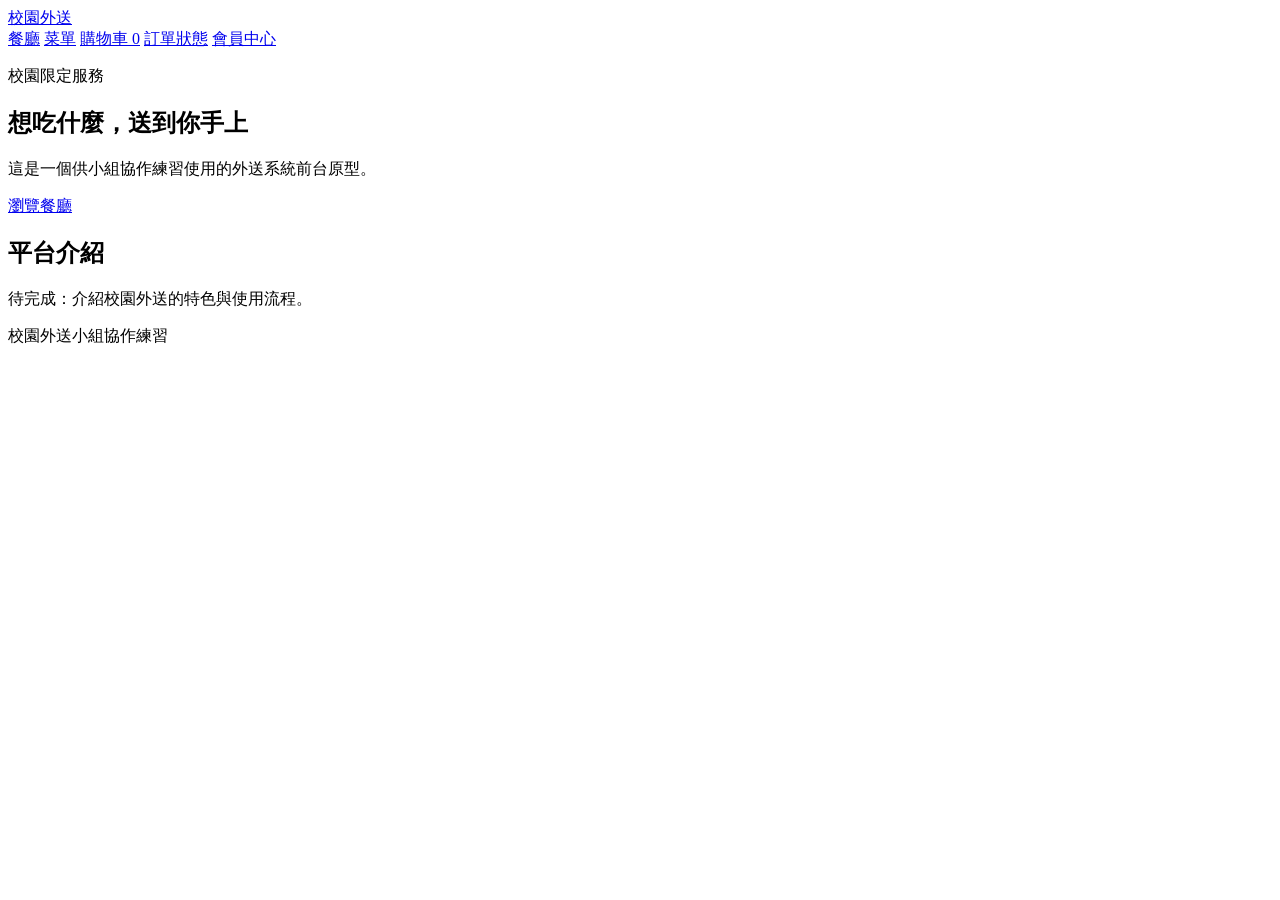
==== index.html @ 8e3ad165 "Add files via upload" ====
<!doctype html>
<html lang="zh-Hant">
  <head>
    <meta charset="UTF-8" />
    <meta name="viewport" content="width=device-width, initial-scale=1.0" />
    <title>校園外送｜首頁</title>
    <link rel="stylesheet" href="css/base.css" />
  </head>
  <body>
    <header class="site-header">
      <a class="brand" href="index.html">校園外送</a>
      <nav aria-label="主要導覽">
        <a href="pages/restaurants.html">餐廳</a>
        <a href="pages/menu.html">菜單</a>
        <a href="pages/cart.html">購物車 <span data-cart-count>0</span></a>
        <a href="pages/order-status.html">訂單狀態</a>
        <a href="pages/profile.html">會員中心</a>
      </nav>
    </header>

    <main class="container">
      <section class="hero" aria-labelledby="page-title">
        <p class="eyebrow">校園限定服務</p>
        <h1 id="page-title">想吃什麼，送到你手上</h1>
        <p>這是一個供小組協作練習使用的外送系統前台原型。</p>
        <a class="button" href="pages/restaurants.html">瀏覽餐廳</a>
      </section>

      <!-- 成員 1：在這裡完成首頁與平台介紹功能。 -->
      <section id="home-feature" class="placeholder" aria-labelledby="home-feature-title">
        <h2 id="home-feature-title">平台介紹</h2>
        <p>待完成：介紹校園外送的特色與使用流程。</p>
      </section>
    </main>

    <footer>校園外送小組協作練習</footer>
    <script src="js/app.js"></script>
  </body>
</html>
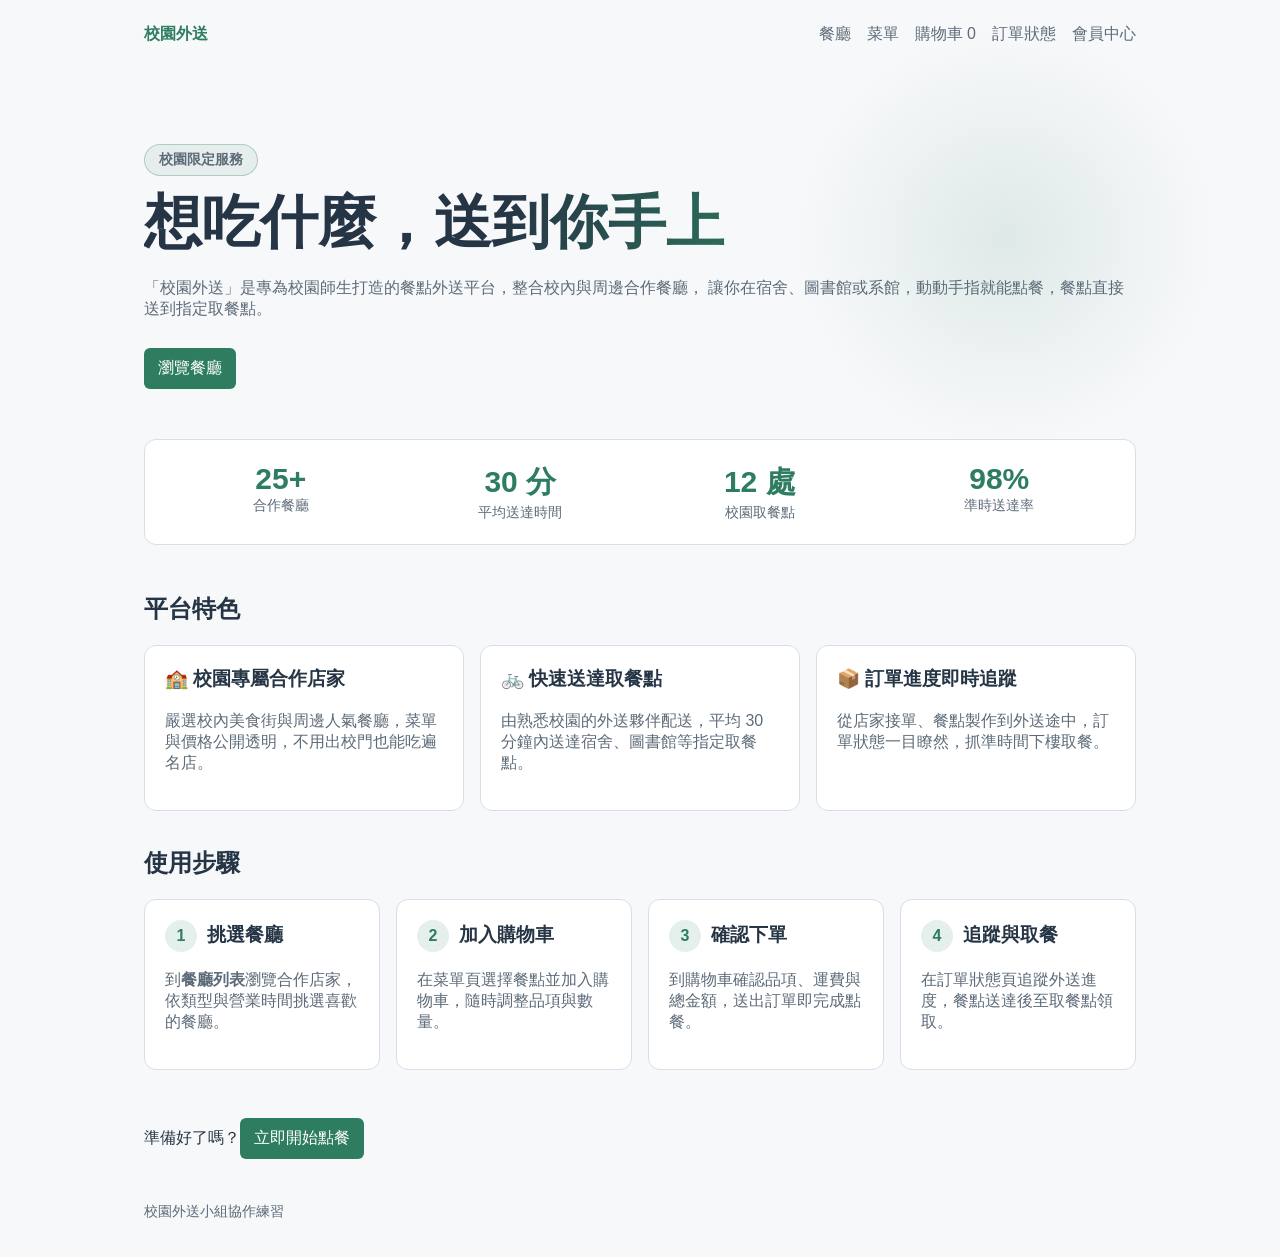
==== commit 86f2216e: "complete home" ====
--- a/index.html
+++ b/index.html
@@ -5,6 +5,7 @@
     <meta name="viewport" content="width=device-width, initial-scale=1.0" />
     <title>校園外送｜首頁</title>
     <link rel="stylesheet" href="css/base.css" />
+    <link rel="stylesheet" href="css/home.css" />
   </head>
   <body>
     <header class="site-header">
@@ -22,18 +23,93 @@
       <section class="hero" aria-labelledby="page-title">
         <p class="eyebrow">校園限定服務</p>
         <h1 id="page-title">想吃什麼，送到你手上</h1>
-        <p>這是一個供小組協作練習使用的外送系統前台原型。</p>
+        <p>
+          「校園外送」是專為校園師生打造的餐點外送平台，整合校內與周邊合作餐廳，
+          讓你在宿舍、圖書館或系館，動動手指就能點餐，餐點直接送到指定取餐點。
+        </p>
         <a class="button" href="pages/restaurants.html">瀏覽餐廳</a>
       </section>
 
-      <!-- 成員 1：在這裡完成首頁與平台介紹功能。 -->
-      <section id="home-feature" class="placeholder" aria-labelledby="home-feature-title">
-        <h2 id="home-feature-title">平台介紹</h2>
-        <p>待完成：介紹校園外送的特色與使用流程。</p>
+      <section class="stats reveal" aria-label="平台服務數據">
+        <div class="stat">
+          <strong data-count-to="25" data-count-suffix="+">0</strong>
+          <span>合作餐廳</span>
+        </div>
+        <div class="stat">
+          <strong data-count-to="30" data-count-suffix=" 分">0</strong>
+          <span>平均送達時間</span>
+        </div>
+        <div class="stat">
+          <strong data-count-to="12" data-count-suffix=" 處">0</strong>
+          <span>校園取餐點</span>
+        </div>
+        <div class="stat">
+          <strong data-count-to="98" data-count-suffix="%">0</strong>
+          <span>準時送達率</span>
+        </div>
+      </section>
+
+      <!-- 成員 1：首頁與平台介紹。 -->
+      <section id="home-feature" class="reveal" aria-labelledby="home-feature-title">
+        <h2 id="home-feature-title">平台特色</h2>
+        <div class="grid">
+          <article class="card">
+            <h3>🏫 校園專屬合作店家</h3>
+            <p class="muted">
+              嚴選校內美食街與周邊人氣餐廳，菜單與價格公開透明，不用出校門也能吃遍名店。
+            </p>
+          </article>
+          <article class="card">
+            <h3>🚲 快速送達取餐點</h3>
+            <p class="muted">
+              由熟悉校園的外送夥伴配送，平均 30 分鐘內送達宿舍、圖書館等指定取餐點。
+            </p>
+          </article>
+          <article class="card">
+            <h3>📦 訂單進度即時追蹤</h3>
+            <p class="muted">
+              從店家接單、餐點製作到外送途中，訂單狀態一目瞭然，抓準時間下樓取餐。
+            </p>
+          </article>
+        </div>
+      </section>
+
+      <section id="how-it-works" class="reveal" aria-labelledby="how-it-works-title">
+        <h2 id="how-it-works-title">使用步驟</h2>
+        <div class="grid">
+          <article class="card">
+            <h3><span class="step-num">1</span>挑選餐廳</h3>
+            <p class="muted">
+              到<a href="pages/restaurants.html"><strong>餐廳列表</strong></a>瀏覽合作店家，依類型與營業時間挑選喜歡的餐廳。
+            </p>
+          </article>
+          <article class="card">
+            <h3><span class="step-num">2</span>加入購物車</h3>
+            <p class="muted">
+              在菜單頁選擇餐點並加入購物車，隨時調整品項與數量。
+            </p>
+          </article>
+          <article class="card">
+            <h3><span class="step-num">3</span>確認下單</h3>
+            <p class="muted">
+              到購物車確認品項、運費與總金額，送出訂單即完成點餐。
+            </p>
+          </article>
+          <article class="card">
+            <h3><span class="step-num">4</span>追蹤與取餐</h3>
+            <p class="muted">
+              在訂單狀態頁追蹤外送進度，餐點送達後至取餐點領取。
+            </p>
+          </article>
+        </div>
+        <p>
+          準備好了嗎？<a class="button" href="pages/restaurants.html">立即開始點餐</a>
+        </p>
       </section>
     </main>
 
     <footer>校園外送小組協作練習</footer>
     <script src="js/app.js"></script>
+    <script src="js/home.js"></script>
   </body>
 </html>
--- a/css/base.css
+++ b/css/base.css
@@ -0,0 +1,149 @@
+:root {
+  color: #263545;
+  background: #f7f8fa;
+  font-family: -apple-system, BlinkMacSystemFont, "Segoe UI", sans-serif;
+}
+
+* {
+  box-sizing: border-box;
+}
+
+body {
+  margin: 0;
+}
+
+a {
+  color: inherit;
+  text-decoration: none;
+}
+
+.site-header,
+.container,
+footer {
+  max-width: 1040px;
+  margin: 0 auto;
+  padding-left: 24px;
+  padding-right: 24px;
+}
+
+.site-header {
+  display: flex;
+  align-items: center;
+  justify-content: space-between;
+  min-height: 68px;
+}
+
+.site-header nav {
+  display: flex;
+  flex-wrap: wrap;
+  gap: 16px;
+  color: #5d6b79;
+}
+
+.brand,
+h1,
+h2,
+h3 {
+  font-weight: 700;
+}
+
+.brand,
+.eyebrow {
+  color: #2e7d61;
+}
+
+.hero {
+  padding: 76px 0 50px;
+}
+
+.hero h1 {
+  max-width: 650px;
+  margin: 8px 0;
+  font-size: clamp(36px, 6vw, 58px);
+}
+
+.hero p,
+.muted,
+footer {
+  color: #5d6b79;
+}
+
+.eyebrow {
+  margin: 0;
+  font-size: 14px;
+  font-weight: 700;
+}
+
+.button,
+button {
+  display: inline-block;
+  margin-top: 12px;
+  padding: 10px 14px;
+  border: 0;
+  border-radius: 6px;
+  background: #2e7d61;
+  color: #fff;
+  cursor: pointer;
+}
+
+.placeholder,
+.panel {
+  margin-bottom: 36px;
+  padding: 24px;
+  border: 1px dashed #aab7c6;
+  border-radius: 12px;
+  background: #fff;
+}
+
+.grid {
+  display: grid;
+  grid-template-columns: repeat(auto-fit, minmax(220px, 1fr));
+  gap: 16px;
+  margin-bottom: 36px;
+}
+
+.card {
+  padding: 20px;
+  border: 1px solid #d7dee8;
+  border-radius: 12px;
+  background: #fff;
+}
+
+.card h3 {
+  margin-top: 0;
+}
+
+.page-heading {
+  margin: 46px 0 24px;
+}
+
+.page-heading h1 {
+  margin-bottom: 8px;
+}
+
+.notice {
+  padding: 16px;
+  border-left: 4px solid #c87542;
+  background: #fff1e7;
+}
+
+.status-message {
+  min-height: 24px;
+  color: #2e7d61;
+  font-weight: 700;
+}
+
+footer {
+  padding-top: 28px;
+  padding-bottom: 36px;
+  font-size: 14px;
+}
+
+@media (max-width: 700px) {
+  .site-header {
+    align-items: flex-start;
+    flex-direction: column;
+    gap: 14px;
+    padding-top: 18px;
+  }
+}
--- a/css/home.css
+++ b/css/home.css
@@ -0,0 +1,227 @@
+/* 首頁專屬樣式：沿用 base.css 的配色（#2e7d61 綠、#263545 深灰、#5d6b79 淺灰） */
+
+/* ---------- Hero 區 ---------- */
+
+.hero {
+  position: relative;
+}
+
+/* 柔和的綠色光暈背景，讓首屏更有層次 */
+.hero::before {
+  content: "";
+  position: absolute;
+  top: -40px;
+  right: -80px;
+  width: 420px;
+  height: 420px;
+  border-radius: 50%;
+  background: radial-gradient(
+    circle,
+    rgba(46, 125, 97, 0.12) 0%,
+    rgba(46, 125, 97, 0) 70%
+  );
+  pointer-events: none;
+}
+
+.hero .eyebrow {
+  display: inline-block;
+  padding: 6px 14px;
+  border: 1px solid rgba(46, 125, 97, 0.3);
+  border-radius: 999px;
+  background: rgba(46, 125, 97, 0.08);
+}
+
+.hero h1 {
+  background: linear-gradient(105deg, #263545 55%, #2e7d61);
+  -webkit-background-clip: text;
+  background-clip: text;
+  -webkit-text-fill-color: transparent;
+  color: transparent;
+}
+
+/* 進場動畫：hero 內元素依序浮現 */
+.hero > * {
+  animation: rise-in 0.7s cubic-bezier(0.22, 1, 0.36, 1) backwards;
+}
+
+.hero > *:nth-child(2) {
+  animation-delay: 0.1s;
+}
+
+.hero > *:nth-child(3) {
+  animation-delay: 0.2s;
+}
+
+.hero > *:nth-child(4) {
+  animation-delay: 0.3s;
+}
+
+@keyframes rise-in {
+  from {
+    opacity: 0;
+    transform: translateY(18px);
+  }
+
+  to {
+    opacity: 1;
+    transform: translateY(0);
+  }
+}
+
+/* ---------- 統計數字列 ---------- */
+
+.stats {
+  display: grid;
+  grid-template-columns: repeat(auto-fit, minmax(140px, 1fr));
+  gap: 16px;
+  margin-bottom: 48px;
+  padding: 22px 24px;
+  border: 1px solid #d7dee8;
+  border-radius: 12px;
+  background: #fff;
+}
+
+.stats .stat {
+  text-align: center;
+}
+
+.stats .stat strong {
+  display: block;
+  color: #2e7d61;
+  font-size: 30px;
+  font-variant-numeric: tabular-nums;
+}
+
+.stats .stat span {
+  color: #5d6b79;
+  font-size: 14px;
+}
+
+/* ---------- 卡片互動 ---------- */
+
+#home-feature .card,
+#how-it-works .card {
+  position: relative;
+  overflow: hidden;
+  transition: transform 0.25s ease, box-shadow 0.25s ease,
+    border-color 0.25s ease;
+}
+
+/* 卡片頂端的綠色滑條，hover 時展開 */
+#home-feature .card::before,
+#how-it-works .card::before {
+  content: "";
+  position: absolute;
+  top: 0;
+  left: 0;
+  width: 100%;
+  height: 3px;
+  background: #2e7d61;
+  transform: scaleX(0);
+  transform-origin: left;
+  transition: transform 0.3s ease;
+}
+
+#home-feature .card:hover,
+#how-it-works .card:hover {
+  transform: translateY(-5px);
+  border-color: rgba(46, 125, 97, 0.45);
+  box-shadow: 0 14px 28px rgba(38, 53, 69, 0.1);
+}
+
+#home-feature .card:hover::before,
+#how-it-works .card:hover::before {
+  transform: scaleX(1);
+}
+
+/* ---------- 使用步驟的編號徽章 ---------- */
+
+.step-num {
+  display: inline-flex;
+  align-items: center;
+  justify-content: center;
+  width: 32px;
+  height: 32px;
+  margin-right: 10px;
+  border-radius: 50%;
+  background: rgba(46, 125, 97, 0.12);
+  color: #2e7d61;
+  font-size: 16px;
+  transition: background 0.25s ease, color 0.25s ease;
+}
+
+#how-it-works .card:hover .step-num {
+  background: #2e7d61;
+  color: #fff;
+}
+
+/* ---------- 按鈕互動 ---------- */
+
+.hero .button,
+#how-it-works .button {
+  transition: transform 0.2s ease, box-shadow 0.2s ease, background 0.2s ease;
+}
+
+.hero .button:hover,
+#how-it-works .button:hover {
+  transform: translateY(-2px);
+  background: #256b52;
+  box-shadow: 0 8px 18px rgba(46, 125, 97, 0.3);
+}
+
+.hero .button:active,
+#how-it-works .button:active {
+  transform: translateY(0);
+  box-shadow: none;
+}
+
+/* ---------- 捲動浮現（配合 js/home.js） ---------- */
+
+/* 只有在 JS 成功執行（html 加上 .has-js）時才隱藏初始狀態，避免 JS 失效時內容看不見 */
+.has-js .reveal {
+  opacity: 0;
+  transform: translateY(24px);
+  transition: opacity 0.6s ease, transform 0.6s cubic-bezier(0.22, 1, 0.36, 1);
+}
+
+.reveal.is-visible {
+  opacity: 1;
+  transform: translateY(0);
+}
+
+/* 同一區塊內的卡片依序出現 */
+.reveal.is-visible .card:nth-child(2) {
+  transition-delay: 0.1s;
+}
+
+.reveal.is-visible .card:nth-child(3) {
+  transition-delay: 0.2s;
+}
+
+.reveal.is-visible .card:nth-child(4) {
+  transition-delay: 0.3s;
+}
+
+.has-js .reveal .card {
+  opacity: 0;
+  transform: translateY(16px);
+  transition: opacity 0.5s ease, transform 0.5s ease;
+}
+
+.reveal.is-visible .card {
+  opacity: 1;
+  transform: translateY(0);
+}
+
+/* ---------- 減少動態偏好 ---------- */
+
+@media (prefers-reduced-motion: reduce) {
+  .hero > *,
+  .has-js .reveal,
+  .has-js .reveal .card {
+    animation: none;
+    opacity: 1;
+    transform: none;
+    transition: none;
+  }
+}
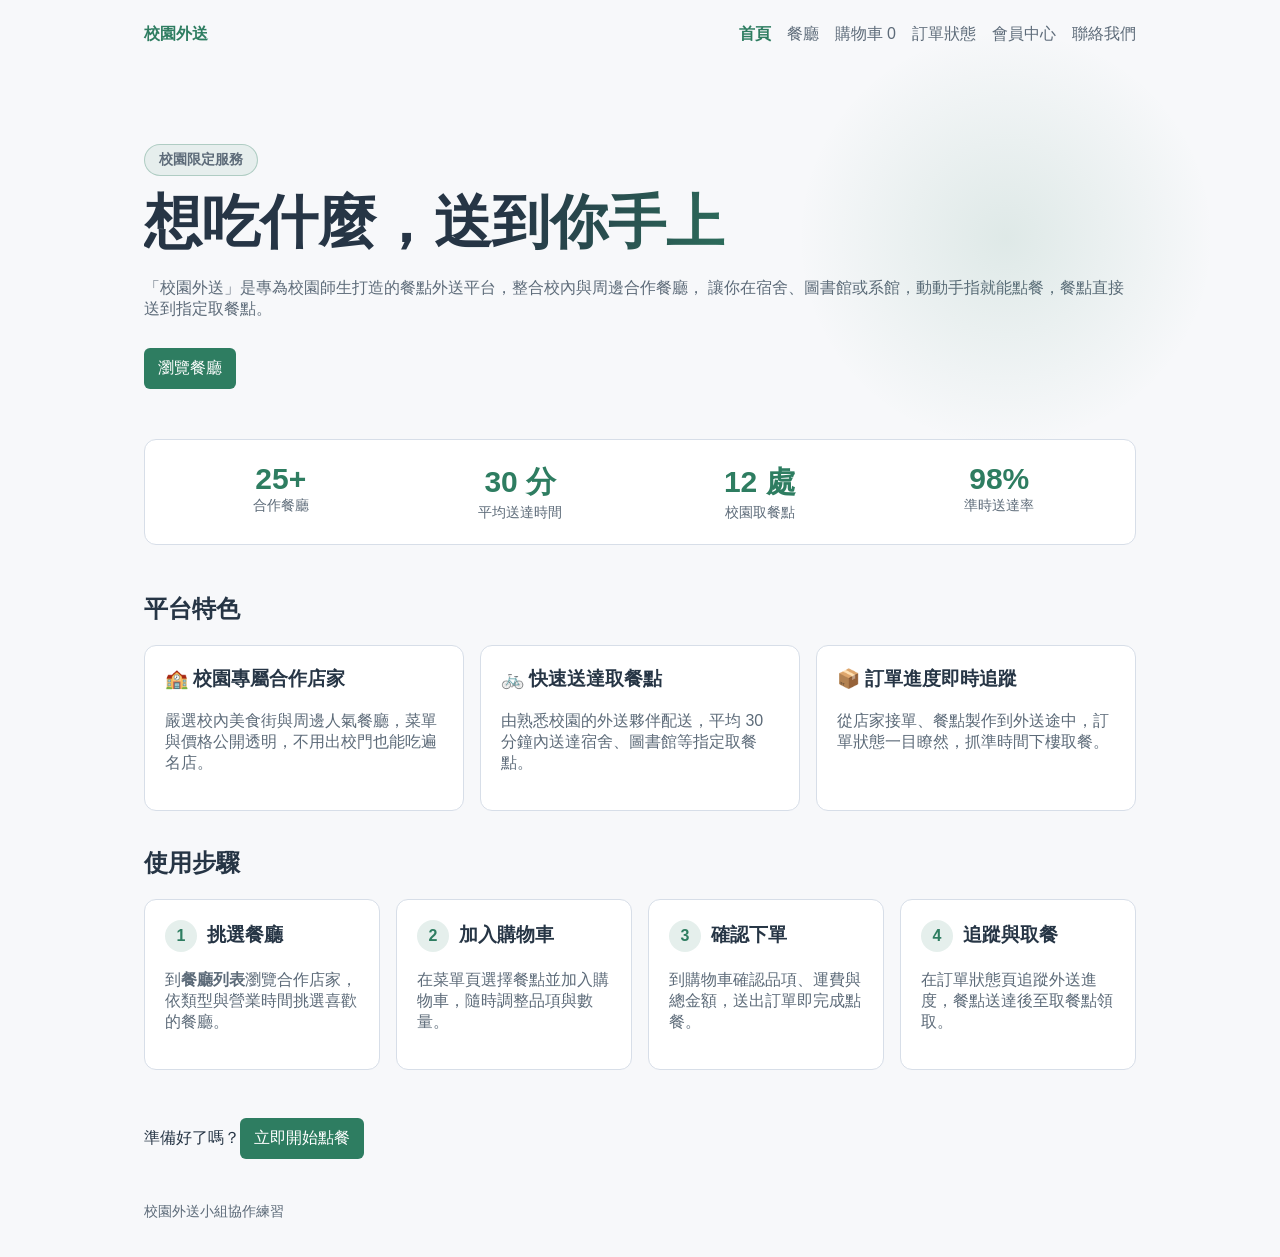
==== commit e0131869: "統一全站導覽列並重建菜單頁面 - 所有頁面導覽統一為：首頁、餐廳、購物車、訂單狀態、會員中心、聯絡我們（移除菜單，菜單改由餐廳頁進入） - 目前所在頁面以綠色粗體標示（aria-current） - " ====
--- a/index.html
+++ b/index.html
@@ -11,11 +11,12 @@
     <header class="site-header">
       <a class="brand" href="index.html">校園外送</a>
       <nav aria-label="主要導覽">
+        <a href="index.html" aria-current="page">首頁</a>
         <a href="pages/restaurants.html">餐廳</a>
-        <a href="pages/menu.html">菜單</a>
         <a href="pages/cart.html">購物車 <span data-cart-count>0</span></a>
         <a href="pages/order-status.html">訂單狀態</a>
         <a href="pages/profile.html">會員中心</a>
+        <a href="pages/contact.html">聯絡我們</a>
       </nav>
     </header>
 
--- a/css/base.css
+++ b/css/base.css
@@ -38,6 +38,11 @@
   flex-wrap: wrap;
   gap: 16px;
   color: #5d6b79;
+}
+
+.site-header nav a[aria-current="page"] {
+  color: #2e7d61;
+  font-weight: 700;
 }
 
 .brand,
@@ -147,3 +152,177 @@
     padding-top: 18px;
   }
 }
+
+/* 訂單進度樣式 */
+.order-progress {
+  margin-top: 18px;
+}
+.progress-track {
+  position: relative;
+  height: 8px;
+  background: #e6eef0;
+  border-radius: 6px;
+  overflow: hidden;
+  margin-bottom: 18px;
+}
+.progress-fill {
+  position: absolute;
+  left: 0;
+  top: 0;
+  bottom: 0;
+  width: 0%;
+  background: linear-gradient(90deg, #2e7d61, #53a68a);
+  transition: width 600ms ease;
+}
+.progress-steps {
+  list-style: none;
+  display: flex;
+  justify-content: space-between;
+  gap: 12px;
+  padding: 0;
+  margin: 0;
+}
+.step {
+  flex: 1 1 0;
+  text-align: center;
+  display: flex;
+  flex-direction: column;
+  align-items: center;
+  gap: 8px;
+}
+.step-icon {
+  width: 56px;
+  height: 56px;
+  border-radius: 50%;
+  background: #fff;
+  display: grid;
+  place-items: center;
+  border: 2px solid #d7dee8;
+  font-size: 18px;
+  font-weight: 700;
+  transition: transform 300ms ease, background 300ms ease, border-color 300ms ease;
+}
+.step-label {
+  font-size: 14px;
+  color: #5d6b79;
+}
+.step.completed .step-icon {
+  background: linear-gradient(180deg,#2e7d61,#53a68a);
+  color: #fff;
+  border-color: transparent;
+  transform: translateY(-6px);
+}
+.step.active .step-icon {
+  box-shadow: 0 6px 18px rgba(46,125,97,0.12);
+  transform: translateY(-8px) scale(1.03);
+}
+.controls {
+  margin-top: 18px;
+  display: flex;
+  gap: 8px;
+}
+
+/* 無障礙隱藏 */
+.visually-hidden {
+  position: absolute !important;
+  height: 1px; width: 1px;
+  overflow: hidden; clip: rect(1px, 1px, 1px, 1px);
+  white-space: nowrap; border: 0; padding: 0; margin: -1px;
+}
+
+@media (max-width: 480px) {
+  .step-icon {
+    width: 48px;
+    height: 48px;
+    font-size: 16px;
+  }
+  .step-label { font-size: 13px }
+}
+
+
+/* 訂單進度樣式 */
+.order-progress {
+  margin-top: 18px;
+}
+.progress-track {
+  position: relative;
+  height: 8px;
+  background: #e6eef0;
+  border-radius: 6px;
+  overflow: hidden;
+  margin-bottom: 18px;
+}
+.progress-fill {
+  position: absolute;
+  left: 0;
+  top: 0;
+  bottom: 0;
+  width: 0%;
+  background: linear-gradient(90deg, #2e7d61, #53a68a);
+  transition: width 600ms ease;
+}
+.progress-steps {
+  list-style: none;
+  display: flex;
+  justify-content: space-between;
+  gap: 12px;
+  padding: 0;
+  margin: 0;
+}
+.step {
+  flex: 1 1 0;
+  text-align: center;
+  display: flex;
+  flex-direction: column;
+  align-items: center;
+  gap: 8px;
+}
+.step-icon {
+  width: 56px;
+  height: 56px;
+  border-radius: 50%;
+  background: #fff;
+  display: grid;
+  place-items: center;
+  border: 2px solid #d7dee8;
+  font-size: 22px;
+  transition: transform 300ms ease, background 300ms ease, border-color 300ms ease;
+}
+.step-label {
+  font-size: 14px;
+  color: #5d6b79;
+}
+.step.completed .step-icon {
+  background: linear-gradient(180deg,#2e7d61,#53a68a);
+  color: #fff;
+  border-color: transparent;
+  transform: translateY(-6px);
+}
+.step.active .step-icon {
+  box-shadow: 0 6px 18px rgba(46,125,97,0.12);
+  transform: translateY(-8px) scale(1.03);
+}
+.controls {
+  margin-top: 18px;
+  display: flex;
+  gap: 8px;
+}
+
+@media (max-width: 480px) {
+  .step-icon {
+    width: 48px;
+    height: 48px;
+    font-size: 18px;
+  }
+  .step-label { font-size: 13px }
+}
+
+/* 無障礙隱藏，用於保留給輔助技術的文字 */
+.visually-hidden {
+  position: absolute !important;
+  height: 1px; width: 1px;
+  overflow: hidden; clip: rect(1px, 1px, 1px, 1px);
+  white-space: nowrap; border: 0; padding: 0; margin: -1px;
+}
+
+/* 底部 legend 已移除，保留 step 圈圈作為說明 */
